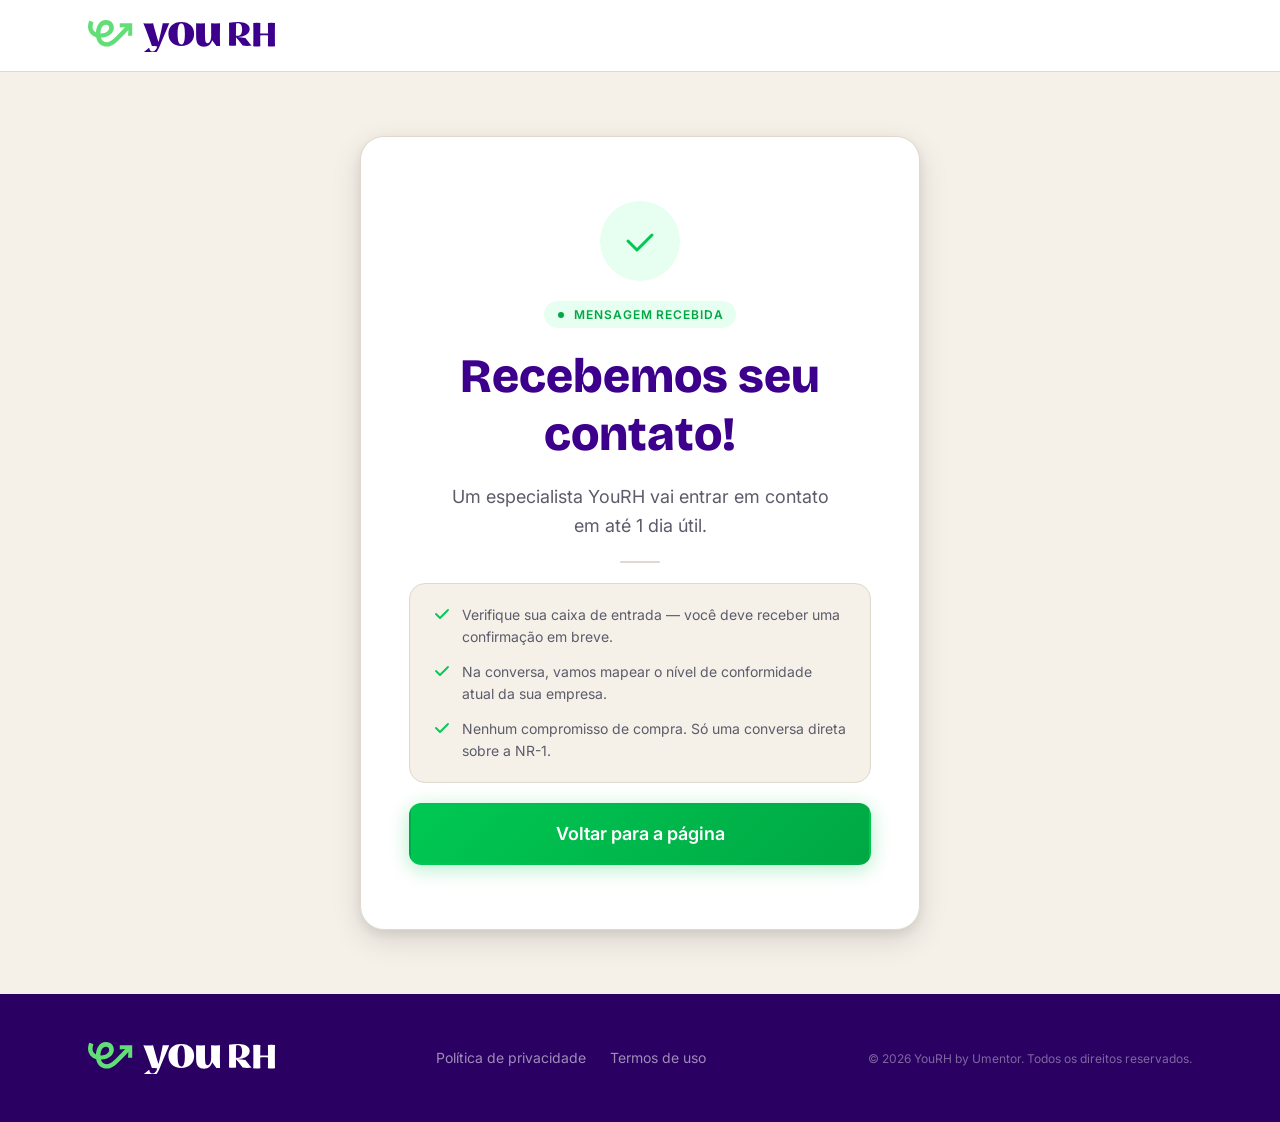
==== obrigado.html @ a7063ed9 "Add files via upload" ====
<!DOCTYPE html>
<html lang="pt-BR">
<head>
  <meta charset="UTF-8" />
  <meta name="viewport" content="width=device-width, initial-scale=1.0" />
  <meta name="robots" content="noindex, nofollow" />
  <title>Obrigado! | YouRH</title>

  <!-- Google Fonts -->
  <link rel="preconnect" href="https://fonts.googleapis.com" />
  <link rel="preconnect" href="https://fonts.gstatic.com" crossorigin />
  <link href="https://fonts.googleapis.com/css2?family=Bricolage+Grotesque:opsz,wght@12..96,400;12..96,500;12..96,600;12..96,700;12..96,800&family=Inter:wght@400;500;600;700;800&display=swap" rel="stylesheet" />

  <!-- Estilos -->
  <link rel="stylesheet" href="css/main.css" />

  <!-- Meta Pixel -->
  <script>
    !function(f,b,e,v,n,t,s)
    {if(f.fbq)return;n=f.fbq=function(){n.callMethod?
    n.callMethod.apply(n,arguments):n.queue.push(arguments)};
    if(!f._fbq)f._fbq=n;n.push=n;n.loaded=!0;n.version='2.0';
    n.queue=[];t=b.createElement(e);t.async=!0;
    t.src=v;s=b.getElementsByTagName(e)[0];
    s.parentNode.insertBefore(t,s)}(window, document,'script',
    'https://connect.facebook.net/en_US/fbevents.js');
    fbq('init', '1271719717083226');
    fbq('track', 'PageView');
    fbq('track', 'Lead');
  </script>
  <noscript>
    <img height="1" width="1" style="display:none"
      src="https://www.facebook.com/tr?id=1271719717083226&ev=Lead&noscript=1"/>
  </noscript>
  <!-- Fim Meta Pixel -->

  <style>
    .obrigado-page {
      min-height: 100vh;
      display: flex;
      flex-direction: column;
    }

    .obrigado-main {
      flex: 1;
      display: flex;
      align-items: center;
      justify-content: center;
      padding: var(--space-16) var(--space-5);
      background: var(--color-cream);
    }

    .obrigado-card {
      background: var(--color-white);
      border: 1px solid var(--color-border);
      border-radius: var(--radius-2xl);
      padding: var(--space-12) var(--space-8);
      max-width: 560px;
      width: 100%;
      text-align: center;
      box-shadow: var(--shadow-lg);
      display: flex;
      flex-direction: column;
      align-items: center;
      gap: var(--space-5);
    }

    @media (min-width: 768px) {
      .obrigado-card {
        padding: var(--space-16) var(--space-12);
      }
    }

    .obrigado-icon {
      width: 80px;
      height: 80px;
      background: var(--color-green-light);
      border-radius: var(--radius-full);
      display: flex;
      align-items: center;
      justify-content: center;
      color: var(--color-green);
      animation: fadeInUp 0.5s ease forwards;
    }

    .obrigado-badge {
      display: inline-flex;
      align-items: center;
      gap: var(--space-2);
      background: var(--color-green-light);
      color: var(--color-green-dark);
      font-size: var(--text-xs);
      font-weight: var(--weight-semibold);
      letter-spacing: 0.08em;
      text-transform: uppercase;
      padding: var(--space-1) var(--space-3);
      border-radius: var(--radius-full);
    }

    .obrigado-title {
      font-family: var(--font-headline);
      font-size: var(--text-3xl);
      font-weight: var(--weight-extrabold);
      color: var(--color-purple);
      line-height: var(--leading-tight);
    }

    @media (min-width: 768px) {
      .obrigado-title {
        font-size: var(--text-4xl);
      }
    }

    .obrigado-desc {
      font-size: var(--text-md);
      color: var(--color-text-muted);
      line-height: var(--leading-normal);
      max-width: 400px;
    }

    .obrigado-detail {
      display: flex;
      flex-direction: column;
      gap: var(--space-3);
      background: var(--color-cream);
      border: 1px solid var(--color-border);
      border-radius: var(--radius-xl);
      padding: var(--space-5) var(--space-6);
      width: 100%;
      text-align: left;
    }

    .obrigado-detail__item {
      display: flex;
      align-items: flex-start;
      gap: var(--space-3);
      font-size: var(--text-sm);
      color: var(--color-text-muted);
    }

    .obrigado-detail__item svg {
      color: var(--color-green);
      flex-shrink: 0;
      margin-top: 2px;
    }

    .obrigado-divider {
      width: 40px;
      height: 2px;
      background: var(--color-border);
      border-radius: var(--radius-full);
    }
  </style>
</head>
<body class="obrigado-page">

  <!-- HEADER -->
  <header class="site-header" role="banner" style="position: relative; top: 0;">
    <div class="container">
      <div class="header__inner">
        <a href="index.html" class="logo" aria-label="YouRH - voltar para a página principal">
          <img src="assets/logo-dark.svg" alt="YouRH" height="32" />
        </a>
      </div>
    </div>
  </header>

  <!-- CONTEÚDO PRINCIPAL -->
  <main class="obrigado-main" id="main-content">
    <div class="obrigado-card fade-in-up">

      <div class="obrigado-icon" aria-hidden="true">
        <svg width="40" height="40" viewBox="0 0 40 40" fill="none">
          <path d="M8 20l9 9 15-15" stroke="currentColor" stroke-width="3" stroke-linecap="round" stroke-linejoin="round"/>
        </svg>
      </div>

      <span class="obrigado-badge">
        <svg width="10" height="10" viewBox="0 0 10 10" fill="none" aria-hidden="true">
          <circle cx="5" cy="5" r="3" fill="currentColor"/>
        </svg>
        Mensagem recebida
      </span>

      <h1 class="obrigado-title">Recebemos seu contato!</h1>

      <p class="obrigado-desc">
        Um especialista YouRH vai entrar em contato em até 1 dia útil.
      </p>

      <div class="obrigado-divider" aria-hidden="true"></div>

      <div class="obrigado-detail" aria-label="Próximos passos">
        <div class="obrigado-detail__item">
          <svg width="16" height="16" viewBox="0 0 16 16" fill="none" aria-hidden="true">
            <path d="M2 8l4 4 8-8" stroke="currentColor" stroke-width="1.8" stroke-linecap="round" stroke-linejoin="round"/>
          </svg>
          Verifique sua caixa de entrada — você deve receber uma confirmação em breve.
        </div>
        <div class="obrigado-detail__item">
          <svg width="16" height="16" viewBox="0 0 16 16" fill="none" aria-hidden="true">
            <path d="M2 8l4 4 8-8" stroke="currentColor" stroke-width="1.8" stroke-linecap="round" stroke-linejoin="round"/>
          </svg>
          Na conversa, vamos mapear o nível de conformidade atual da sua empresa.
        </div>
        <div class="obrigado-detail__item">
          <svg width="16" height="16" viewBox="0 0 16 16" fill="none" aria-hidden="true">
            <path d="M2 8l4 4 8-8" stroke="currentColor" stroke-width="1.8" stroke-linecap="round" stroke-linejoin="round"/>
          </svg>
          Nenhum compromisso de compra. Só uma conversa direta sobre a NR-1.
        </div>
      </div>

      <a href="index.html" class="btn btn--primary btn--lg" style="width: 100%;">
        Voltar para a página
      </a>

    </div>
  </main>

  <!-- FOOTER -->
  <footer class="site-footer" role="contentinfo">
    <div class="container">
      <div class="footer__inner">
        <a href="index.html" class="logo footer__logo" aria-label="YouRH">
          <img src="assets/logo.svg" alt="YouRH" height="32" />
        </a>
        <nav class="footer__links" aria-label="Links do rodapé">
          <a href="https://yourh.com.br/politica-de-privacidade" target="_blank" rel="noopener" class="footer__link">Política de privacidade</a>
          <a href="#" class="footer__link">Termos de uso</a>
        </nav>
        <p class="footer__copy">&copy; 2026 YouRH by Umentor. Todos os direitos reservados.</p>
      </div>
    </div>
  </footer>

</body>
</html>
---- css/main.css ----
/* ============================================================
   YOURH — Main Stylesheet
   Mobile-first | Breakpoints: 768px, 1200px
   ============================================================ */

@import './reset.css';
@import './variables.css';
@import './animations.css';

/* ============================================================
   BASE
   ============================================================ */

body {
  font-family: var(--font-body);
  font-size: var(--text-base);
  font-weight: var(--weight-regular);
  color: var(--color-text);
  background-color: var(--color-cream);
  line-height: var(--leading-normal);
}

/* ── Container ───────────────────────────────────────────────── */

.container {
  width: 100%;
  max-width: var(--container-max);
  margin-inline: auto;
  padding-inline: var(--space-5);
}

.container--wide {
  max-width: var(--container-wide);
}

.container--narrow {
  max-width: var(--container-narrow);
}

@media (min-width: 768px) {
  .container {
    padding-inline: var(--space-8);
  }
}

@media (min-width: 1200px) {
  .container {
    padding-inline: var(--space-12);
  }
}

/* ── Tipografia base ─────────────────────────────────────────── */

h1, h2, h3, h4, h5, h6 {
  font-family: var(--font-headline);
  font-weight: var(--weight-bold);
  line-height: var(--leading-tight);
  color: var(--color-text);
}

.section-label {
  display: inline-block;
  font-family: var(--font-body);
  font-size: var(--text-xs);
  font-weight: var(--weight-semibold);
  letter-spacing: 0.12em;
  text-transform: uppercase;
  color: var(--color-green);
  background: var(--color-green-light);
  padding: var(--space-1) var(--space-3);
  border-radius: var(--radius-full);
  margin-bottom: var(--space-4);
}

.section-title {
  font-family: var(--font-headline);
  font-size: var(--text-2xl);
  font-weight: var(--weight-extrabold);
  line-height: var(--leading-tight);
  margin-bottom: var(--space-4);
}

.section-subtitle {
  font-size: var(--text-md);
  color: var(--color-text-muted);
  line-height: var(--leading-normal);
  max-width: 640px;
}

@media (min-width: 768px) {
  .section-title {
    font-size: var(--text-3xl);
  }
}

@media (min-width: 1200px) {
  .section-title {
    font-size: var(--text-4xl);
  }
}

/* ── Botões ──────────────────────────────────────────────────── */

.btn {
  display: inline-flex;
  align-items: center;
  justify-content: center;
  gap: var(--space-2);
  font-family: var(--font-body);
  font-size: var(--text-base);
  font-weight: var(--weight-semibold);
  line-height: 1;
  padding: var(--space-4) var(--space-6);
  border-radius: var(--radius-md);
  border: 2px solid transparent;
  transition: all var(--transition-normal);
  cursor: pointer;
  text-decoration: none;
  white-space: nowrap;
}

.btn--primary {
  background: var(--gradient-cta);
  color: var(--color-white);
  box-shadow: var(--shadow-green);
}

.btn--primary:hover {
  transform: translateY(-2px);
  box-shadow: 0 8px 28px rgba(0,200,83,0.40);
}

.btn--primary:active {
  transform: translateY(0);
}

.btn--outline {
  background: transparent;
  color: var(--color-white);
  border-color: rgba(255,255,255,0.40);
}

.btn--outline:hover {
  background: rgba(255,255,255,0.10);
  border-color: rgba(255,255,255,0.70);
}

.btn--ghost {
  background: transparent;
  color: var(--color-green);
  font-weight: var(--weight-semibold);
  padding-inline: 0;
  border: none;
  position: relative;
}

.btn--ghost::after {
  content: '';
  position: absolute;
  bottom: -2px;
  left: 0;
  width: 0;
  height: 2px;
  background: var(--color-green);
  transition: width var(--transition-normal);
}

.btn--ghost:hover::after {
  width: 100%;
}

.btn--lg {
  font-size: var(--text-md);
  padding: var(--space-5) var(--space-8);
  border-radius: var(--radius-lg);
}

.btn--full {
  width: 100%;
}

/* ── Seções ──────────────────────────────────────────────────── */

section {
  padding-block: var(--space-16);
}

@media (min-width: 768px) {
  section {
    padding-block: var(--space-20);
  }
}

@media (min-width: 1200px) {
  section {
    padding-block: var(--space-24);
  }
}

/* ============================================================
   URGENCY BAR
   ============================================================ */

.urgency-bar {
  position: fixed;
  top: 0;
  left: 0;
  right: 0;
  z-index: 1000;
  background: var(--color-purple);
  color: var(--color-white);
  height: var(--urgency-height);
  display: flex;
  align-items: center;
  transition: transform var(--transition-normal);
}

.urgency-bar.is-hidden {
  transform: translateY(-100%);
}

.urgency-bar__inner {
  display: flex;
  align-items: center;
  justify-content: center;
  gap: var(--space-4);
  flex-wrap: wrap;
  text-align: center;
  padding-block: var(--space-2);
}

.urgency-bar__text {
  font-size: var(--text-sm);
  font-weight: var(--weight-medium);
  line-height: 1.4;
}

@media (min-width: 768px) {
  .urgency-bar__text {
    font-size: var(--text-base);
  }
}

.urgency-bar__countdown {
  display: flex;
  align-items: center;
  gap: var(--space-2);
  flex-shrink: 0;
}

.countdown-unit {
  display: flex;
  flex-direction: column;
  align-items: center;
  background: rgba(255,255,255,0.15);
  border-radius: var(--radius-sm);
  padding: 2px var(--space-2);
  min-width: 36px;
}

.countdown-unit__value {
  font-family: var(--font-headline);
  font-size: var(--text-md);
  font-weight: var(--weight-bold);
  line-height: 1.2;
}

.countdown-unit__label {
  font-size: 9px;
  text-transform: uppercase;
  letter-spacing: 0.05em;
  opacity: 0.75;
}

.countdown-separator {
  font-weight: var(--weight-bold);
  opacity: 0.6;
  margin-bottom: 4px;
}

/* ============================================================
   HEADER / NAV
   ============================================================ */

.site-header {
  position: sticky;
  top: var(--urgency-height);
  z-index: 900;
  background: var(--color-white);
  border-bottom: 1px solid var(--color-border);
  height: var(--header-height);
  display: flex;
  align-items: center;
  transition: transform var(--transition-normal), box-shadow var(--transition-normal);
}

.site-header.is-hidden {
  transform: translateY(calc(-1 * var(--urgency-height)));
}

.site-header.is-scrolled {
  box-shadow: var(--shadow-md);
}

.header__inner {
  display: flex;
  align-items: center;
  justify-content: space-between;
  gap: var(--space-6);
  width: 100%;
}

/* ── Logo ────────────────────────────────────────────────────── */

.logo {
  display: flex;
  align-items: center;
  gap: var(--space-2);
  text-decoration: none;
  flex-shrink: 0;
}

.logo__mark {
  width: 36px;
  height: 36px;
  background: var(--gradient-cta);
  border-radius: var(--radius-md);
  display: flex;
  align-items: center;
  justify-content: center;
}

.logo__wordmark {
  font-family: var(--font-headline);
  font-size: var(--text-xl);
  font-weight: var(--weight-extrabold);
  color: var(--color-purple);
  letter-spacing: -0.02em;
}

.logo__wordmark span {
  color: var(--color-green);
}

/* ── Nav ─────────────────────────────────────────────────────── */

.nav {
  display: none;
  align-items: center;
  gap: var(--space-6);
}

@media (min-width: 768px) {
  .nav {
    display: flex;
  }
}

.nav__link {
  font-size: var(--text-sm);
  font-weight: var(--weight-medium);
  color: var(--color-text-muted);
  transition: color var(--transition-fast);
}

.nav__link:hover {
  color: var(--color-purple);
}

.header__cta {
  flex-shrink: 0;
}

/* ============================================================
   HERO
   ============================================================ */

.hero {
  position: relative;
  background: var(--gradient-hero);
  overflow: hidden;
  padding-top: calc(var(--space-20) + var(--urgency-height) + var(--header-height));
  padding-bottom: var(--space-20);
}

/* Background texture/geometric */
.hero::before {
  content: '';
  position: absolute;
  inset: 0;
  background-image:
    radial-gradient(circle at 20% 80%, rgba(0,200,83,0.12) 0%, transparent 50%),
    radial-gradient(circle at 80% 20%, rgba(255,255,255,0.05) 0%, transparent 50%);
  pointer-events: none;
}

.hero__geo {
  position: absolute;
  right: -120px;
  top: 50%;
  transform: translateY(-50%);
  width: 600px;
  height: 600px;
  opacity: 0.06;
  pointer-events: none;
}

@media (min-width: 1200px) {
  .hero__geo {
    opacity: 0.09;
    right: -60px;
  }
}

.hero__inner {
  position: relative;
  z-index: 1;
  max-width: 760px;
}

.hero__badge {
  display: inline-flex;
  align-items: center;
  gap: var(--space-2);
  background: rgba(0,200,83,0.18);
  border: 1px solid rgba(0,200,83,0.35);
  color: #7AFFA8;
  font-size: var(--text-sm);
  font-weight: var(--weight-semibold);
  padding: var(--space-2) var(--space-4);
  border-radius: var(--radius-full);
  margin-bottom: var(--space-6);
  letter-spacing: 0.04em;
}

.hero__title {
  font-family: var(--font-headline);
  font-size: var(--text-3xl);
  font-weight: var(--weight-extrabold);
  color: var(--color-white);
  line-height: var(--leading-tight);
  margin-bottom: var(--space-6);
}

.hero__title mark {
  background: none;
  color: var(--color-green);
}

@media (min-width: 768px) {
  .hero__title {
    font-size: var(--text-4xl);
  }
}

@media (min-width: 1200px) {
  .hero__title {
    font-size: var(--text-5xl);
  }
}

.hero__sub {
  font-size: var(--text-md);
  color: rgba(255,255,255,0.78);
  line-height: var(--leading-loose);
  margin-bottom: var(--space-8);
  max-width: 620px;
}

@media (min-width: 768px) {
  .hero__sub {
    font-size: var(--text-lg);
  }
}

.hero__actions {
  display: flex;
  flex-wrap: wrap;
  gap: var(--space-4);
  align-items: center;
}

.hero__trust {
  display: flex;
  flex-wrap: wrap;
  align-items: center;
  gap: var(--space-6);
  margin-top: var(--space-12);
  padding-top: var(--space-8);
  border-top: 1px solid rgba(255,255,255,0.12);
}

.hero__trust-item {
  display: flex;
  align-items: center;
  gap: var(--space-2);
  color: rgba(255,255,255,0.65);
  font-size: var(--text-sm);
}

.hero__trust-item svg {
  color: var(--color-green);
  flex-shrink: 0;
}

/* ============================================================
   SECTION: PROBLEMA — "5 erros"
   ============================================================ */

.section-problems {
  background: var(--color-white);
}

.section-header {
  margin-bottom: var(--space-12);
}

.section-header--center {
  text-align: center;
}

.section-header--center .section-subtitle {
  margin-inline: auto;
}

.problems-grid {
  display: grid;
  grid-template-columns: 1fr;
  gap: var(--space-5);
}

@media (min-width: 768px) {
  .problems-grid {
    grid-template-columns: repeat(2, 1fr);
  }
}

@media (min-width: 1200px) {
  .problems-grid {
    grid-template-columns: repeat(6, 1fr);
  }

  .problem-card {
    grid-column: span 2;
  }

  /* Últimos 2 cards centralizados na segunda linha */
  .problem-card:nth-child(4) {
    grid-column: 2 / span 2;
  }

  .problem-card:nth-child(5) {
    grid-column: 4 / span 2;
  }
}

.problem-card {
  display: flex;
  flex-direction: column;
  gap: var(--space-4);
  background: var(--color-cream);
  border: 1px solid var(--color-border);
  border-radius: var(--radius-xl);
  padding: var(--space-6);
  transition: all var(--transition-normal);
  position: relative;
  overflow: hidden;
}

.problem-card::before {
  content: '';
  position: absolute;
  top: 0;
  left: 0;
  right: 0;
  height: 3px;
  background: var(--color-purple);
  transform: scaleX(0);
  transform-origin: left;
  transition: transform var(--transition-normal);
}

.problem-card:hover {
  border-color: var(--color-purple-light);
  transform: translateY(-4px);
  box-shadow: var(--shadow-lg);
}

.problem-card:hover::before {
  transform: scaleX(1);
}

.problem-card__icon {
  width: 48px;
  height: 48px;
  background: var(--color-purple-light);
  border-radius: var(--radius-lg);
  display: flex;
  align-items: center;
  justify-content: center;
  color: var(--color-purple);
  flex-shrink: 0;
}

.problem-card__number {
  font-family: var(--font-headline);
  font-size: var(--text-xs);
  font-weight: var(--weight-bold);
  letter-spacing: 0.10em;
  text-transform: uppercase;
  color: var(--color-text-muted);
}

.problem-card__title {
  font-family: var(--font-headline);
  font-size: var(--text-lg);
  font-weight: var(--weight-bold);
  color: var(--color-text);
  line-height: var(--leading-snug);
}

.problem-card__desc {
  font-size: var(--text-sm);
  color: var(--color-text-muted);
  line-height: var(--leading-normal);
}

/* ============================================================
   SECTION: CUSTO — "O que está em jogo"
   ============================================================ */

.section-cost {
  background: var(--color-purple);
  overflow: hidden;
  position: relative;
}

.section-cost::before {
  content: '';
  position: absolute;
  inset: 0;
  background-image:
    radial-gradient(circle at 10% 90%, rgba(0,200,83,0.10) 0%, transparent 50%),
    radial-gradient(circle at 90% 10%, rgba(255,255,255,0.03) 0%, transparent 50%);
  pointer-events: none;
}

.section-cost .section-label {
  background: rgba(0,200,83,0.20);
  color: #7AFFA8;
}

.section-cost .section-title,
.section-cost .section-subtitle {
  color: var(--color-white);
}

.section-cost .section-subtitle {
  color: rgba(255,255,255,0.70);
}

.cost-grid {
  display: grid;
  grid-template-columns: 1fr;
  gap: var(--space-1);
  margin-top: var(--space-12);
}

@media (min-width: 768px) {
  .cost-grid {
    grid-template-columns: repeat(2, 1fr);
  }
}

.cost-item {
  background: rgba(255,255,255,0.06);
  border: 1px solid rgba(255,255,255,0.10);
  border-radius: var(--radius-xl);
  padding: var(--space-8);
  display: flex;
  flex-direction: column;
  gap: var(--space-3);
  transition: background var(--transition-normal);
}

.cost-item:hover {
  background: rgba(255,255,255,0.10);
}

.cost-item__icon {
  width: 44px;
  height: 44px;
  background: rgba(0,200,83,0.20);
  border-radius: var(--radius-md);
  display: flex;
  align-items: center;
  justify-content: center;
  color: var(--color-green);
}

.cost-item__label {
  font-size: var(--text-xs);
  font-weight: var(--weight-semibold);
  letter-spacing: 0.10em;
  text-transform: uppercase;
  color: var(--color-green);
}

.cost-item__value {
  font-family: var(--font-headline);
  font-size: var(--text-2xl);
  font-weight: var(--weight-extrabold);
  color: var(--color-white);
  line-height: 1.1;
}

@media (min-width: 768px) {
  .cost-item__value {
    font-size: var(--text-3xl);
  }
}

.cost-item__desc {
  font-size: var(--text-sm);
  color: rgba(255,255,255,0.65);
  line-height: var(--leading-normal);
}

/* ============================================================
   SECTION: SOLUÇÃO — Três pilares
   ============================================================ */

.section-solution {
  background: var(--color-cream);
}

.solution-grid {
  display: grid;
  grid-template-columns: 1fr;
  gap: var(--space-6);
  margin-top: var(--space-12);
}

@media (min-width: 768px) {
  .solution-grid {
    grid-template-columns: repeat(3, 1fr);
  }
}

.solution-card {
  background: var(--color-white);
  border: 1px solid var(--color-border);
  border-radius: var(--radius-2xl);
  padding: var(--space-8);
  display: flex;
  flex-direction: column;
  gap: var(--space-4);
  transition: all var(--transition-normal);
  position: relative;
  overflow: hidden;
}

.solution-card::after {
  content: '';
  position: absolute;
  bottom: 0;
  left: 0;
  right: 0;
  height: 4px;
  background: var(--gradient-cta);
  transform: scaleX(0);
  transform-origin: left;
  transition: transform var(--transition-slow);
}

.solution-card:hover {
  transform: translateY(-6px);
  box-shadow: var(--shadow-xl);
  border-color: transparent;
}

.solution-card:hover::after {
  transform: scaleX(1);
}

.solution-card__product {
  display: inline-flex;
  align-items: center;
  gap: var(--space-2);
  background: var(--color-green-light);
  color: var(--color-green-dark);
  font-size: var(--text-xs);
  font-weight: var(--weight-bold);
  letter-spacing: 0.08em;
  text-transform: uppercase;
  padding: var(--space-1) var(--space-3);
  border-radius: var(--radius-full);
  align-self: flex-start;
}

.solution-card__icon {
  width: 56px;
  height: 56px;
  background: var(--color-purple);
  border-radius: var(--radius-xl);
  display: flex;
  align-items: center;
  justify-content: center;
  color: var(--color-white);
}

.solution-card__title {
  font-family: var(--font-headline);
  font-size: var(--text-xl);
  font-weight: var(--weight-bold);
  color: var(--color-text);
  line-height: var(--leading-snug);
}

.solution-card__desc {
  font-size: var(--text-sm);
  color: var(--color-text-muted);
  line-height: var(--leading-normal);
  flex: 1;
}

.solution-card__features {
  display: flex;
  flex-direction: column;
  gap: var(--space-2);
  margin-top: var(--space-2);
}

.solution-card__feature {
  display: flex;
  align-items: flex-start;
  gap: var(--space-2);
  font-size: var(--text-sm);
  color: var(--color-text-muted);
}

.solution-card__feature svg {
  color: var(--color-green);
  flex-shrink: 0;
  margin-top: 2px;
}

/* ============================================================
   SECTION: PROVA SOCIAL / CREDENCIAIS
   ============================================================ */

.section-proof {
  background: var(--color-white);
}

.proof-grid {
  display: grid;
  grid-template-columns: 1fr 1fr;
  gap: var(--space-1);
  margin-top: var(--space-12);
}

@media (min-width: 768px) {
  .proof-grid {
    grid-template-columns: repeat(4, 1fr);
  }
}

.proof-item {
  background: var(--color-cream);
  border: 1px solid var(--color-border);
  border-radius: var(--radius-xl);
  padding: var(--space-6) var(--space-5);
  display: flex;
  flex-direction: column;
  align-items: center;
  text-align: center;
  gap: var(--space-3);
  transition: all var(--transition-normal);
}

.proof-item:hover {
  border-color: var(--color-green);
  box-shadow: var(--shadow-green);
  transform: translateY(-3px);
}

.proof-item__number {
  font-family: var(--font-headline);
  font-size: var(--text-4xl);
  font-weight: var(--weight-extrabold);
  color: var(--color-purple);
  line-height: 1;
}

@media (min-width: 768px) {
  .proof-item__number {
    font-size: var(--text-5xl);
  }
}

.proof-item__suffix {
  font-size: var(--text-xl);
  color: var(--color-green);
}

.proof-item__label {
  font-size: var(--text-sm);
  font-weight: var(--weight-medium);
  color: var(--color-text-muted);
  line-height: var(--leading-snug);
}

.proof-banner {
  background: var(--color-purple);
  border-radius: var(--radius-xl);
  padding: var(--space-8);
  margin-top: var(--space-8);
  display: flex;
  flex-direction: column;
  gap: var(--space-4);
  position: relative;
  overflow: hidden;
}

@media (min-width: 768px) {
  .proof-banner {
    flex-direction: row;
    align-items: center;
    justify-content: space-between;
  }
}

.proof-banner__text {
  color: rgba(255,255,255,0.80);
  font-size: var(--text-sm);
  max-width: 640px;
}

.proof-banner__text strong {
  color: var(--color-white);
  font-weight: var(--weight-semibold);
}

/* ============================================================
   SECTION: CHECKLIST
   ============================================================ */

.section-checklist {
  background: var(--color-cream);
}

.checklist-wrapper {
  background: var(--color-white);
  border: 1px solid var(--color-border);
  border-radius: var(--radius-2xl);
  padding: var(--space-8);
  max-width: 860px;
  margin-inline: auto;
  margin-top: var(--space-12);
  box-shadow: var(--shadow-md);
}

@media (min-width: 768px) {
  .checklist-wrapper {
    padding: var(--space-12);
  }
}

.checklist-group {
  margin-bottom: var(--space-8);
}

.checklist-group:last-of-type {
  margin-bottom: 0;
}

.checklist-group__title {
  font-family: var(--font-headline);
  font-size: var(--text-base);
  font-weight: var(--weight-bold);
  color: var(--color-purple);
  text-transform: uppercase;
  letter-spacing: 0.06em;
  margin-bottom: var(--space-4);
  padding-bottom: var(--space-3);
  border-bottom: 2px solid var(--color-purple-light);
}

.checklist-item {
  display: flex;
  align-items: flex-start;
  gap: var(--space-3);
  padding: var(--space-3) var(--space-2);
  border-radius: var(--radius-md);
  cursor: pointer;
  transition: background var(--transition-fast);
  user-select: none;
}

.checklist-item:hover {
  background: var(--color-cream);
}

.checklist-item input[type="checkbox"] {
  display: none;
}

.checklist-item__box {
  width: 22px;
  height: 22px;
  border: 2px solid var(--color-border);
  border-radius: var(--radius-sm);
  flex-shrink: 0;
  display: flex;
  align-items: center;
  justify-content: center;
  transition: all var(--transition-fast);
  margin-top: 2px;
  background: var(--color-white);
}

.checklist-item input[type="checkbox"]:checked ~ .checklist-item__box {
  background: var(--color-green);
  border-color: var(--color-green);
}

.checklist-item input[type="checkbox"]:checked ~ .checklist-item__box svg {
  display: block;
}

.checklist-item__box svg {
  display: none;
  color: var(--color-white);
}

.checklist-item__text {
  font-size: var(--text-sm);
  color: var(--color-text);
  line-height: var(--leading-normal);
  flex: 1;
}

@media (min-width: 768px) {
  .checklist-item__text {
    font-size: var(--text-base);
  }
}

.checklist-item.is-checked .checklist-item__text {
  text-decoration: line-through;
  color: var(--color-text-muted);
}

/* ── Barra de progresso ─────────────────────────────────────── */

.checklist-progress {
  margin-top: var(--space-8);
  padding-top: var(--space-8);
  border-top: 1px solid var(--color-border);
}

.checklist-progress__header {
  display: flex;
  justify-content: space-between;
  align-items: center;
  margin-bottom: var(--space-3);
}

.checklist-progress__label {
  font-size: var(--text-sm);
  color: var(--color-text-muted);
  font-weight: var(--weight-medium);
}

.checklist-progress__count {
  font-family: var(--font-headline);
  font-size: var(--text-lg);
  font-weight: var(--weight-bold);
  color: var(--color-purple);
}

.checklist-progress__bar {
  height: 8px;
  background: var(--color-border);
  border-radius: var(--radius-full);
  overflow: hidden;
}

.checklist-progress__fill {
  height: 100%;
  background: var(--gradient-cta);
  border-radius: var(--radius-full);
  transition: width var(--transition-slow);
  width: 0%;
}

/* ── Resultado ───────────────────────────────────────────────── */

.checklist-result {
  margin-top: var(--space-6);
  padding: var(--space-6);
  border-radius: var(--radius-xl);
  display: none;
  flex-direction: column;
  gap: var(--space-4);
  animation: fadeInUp 0.4s ease forwards;
}

.checklist-result.is-visible {
  display: flex;
}

.checklist-result--danger {
  background: #FFF3F3;
  border: 1px solid #FFCDD2;
}

.checklist-result--warning {
  background: #FFFBF0;
  border: 1px solid #FFE082;
}

.checklist-result--ok {
  background: var(--color-green-light);
  border: 1px solid rgba(0,200,83,0.30);
}

.checklist-result__title {
  font-family: var(--font-headline);
  font-size: var(--text-lg);
  font-weight: var(--weight-bold);
}

.checklist-result--danger .checklist-result__title { color: var(--color-error); }
.checklist-result--warning .checklist-result__title { color: #E65100; }
.checklist-result--ok .checklist-result__title { color: var(--color-green-dark); }

.checklist-result__desc {
  font-size: var(--text-sm);
  color: var(--color-text-muted);
}

/* ============================================================
   SECTION: FORMULÁRIO
   ============================================================ */

.section-form {
  background: var(--color-white);
}

.form-layout {
  display: grid;
  grid-template-columns: 1fr;
  gap: var(--space-12);
  align-items: start;
}

@media (min-width: 1200px) {
  .form-layout {
    grid-template-columns: 1fr 1fr;
    gap: var(--space-20);
    align-items: center;
  }
}

.form-aside {
  display: flex;
  flex-direction: column;
  gap: var(--space-6);
}

.form-aside__title {
  font-family: var(--font-headline);
  font-size: var(--text-3xl);
  font-weight: var(--weight-extrabold);
  color: var(--color-purple);
  line-height: var(--leading-tight);
}

@media (min-width: 768px) {
  .form-aside__title {
    font-size: var(--text-4xl);
  }
}

.form-aside__subtitle {
  font-size: var(--text-md);
  color: var(--color-text-muted);
  line-height: var(--leading-normal);
}

.form-aside__benefits {
  display: flex;
  flex-direction: column;
  gap: var(--space-3);
}

.form-aside__benefit {
  display: flex;
  align-items: flex-start;
  gap: var(--space-3);
  font-size: var(--text-sm);
  color: var(--color-text-muted);
  line-height: var(--leading-normal);
}

.form-aside__benefit-icon {
  width: 24px;
  height: 24px;
  background: var(--color-green-light);
  border-radius: var(--radius-full);
  display: flex;
  align-items: center;
  justify-content: center;
  color: var(--color-green);
  flex-shrink: 0;
}

/* ── Formulário ─────────────────────────────────────────────── */

.conversion-form {
  background: var(--color-cream);
  border: 1px solid var(--color-border);
  border-radius: var(--radius-2xl);
  padding: var(--space-8);
  box-shadow: var(--shadow-lg);
}

@media (min-width: 768px) {
  .conversion-form {
    padding: var(--space-10);
  }
}

.form-group {
  display: flex;
  flex-direction: column;
  gap: var(--space-2);
  margin-bottom: var(--space-5);
}

.form-label {
  font-size: var(--text-sm);
  font-weight: var(--weight-semibold);
  color: var(--color-text);
}

.form-input {
  width: 100%;
  padding: var(--space-4);
  background: var(--color-white);
  border: 1.5px solid var(--color-border);
  border-radius: var(--radius-md);
  font-size: var(--text-base);
  color: var(--color-text);
  transition: border-color var(--transition-fast), box-shadow var(--transition-fast);
  appearance: none;
}

.form-input::placeholder {
  color: rgba(92,92,107,0.60);
}

.form-input:focus {
  outline: none;
  border-color: var(--color-purple);
  box-shadow: 0 0 0 3px var(--color-purple-light);
}

.form-input.is-error {
  border-color: var(--color-error);
  box-shadow: 0 0 0 3px rgba(211,47,47,0.12);
  animation: shake 0.5s ease;
}

.form-input.is-valid {
  border-color: var(--color-green);
}

.form-error {
  font-size: var(--text-xs);
  color: var(--color-error);
  display: none;
}

.form-group.has-error .form-error {
  display: block;
}

.form-submit-btn {
  width: 100%;
  padding: var(--space-5) var(--space-6);
  background: var(--gradient-cta);
  color: var(--color-white);
  font-family: var(--font-body);
  font-size: var(--text-md);
  font-weight: var(--weight-bold);
  border: none;
  border-radius: var(--radius-lg);
  cursor: pointer;
  transition: all var(--transition-normal);
  box-shadow: var(--shadow-green);
  display: flex;
  align-items: center;
  justify-content: center;
  gap: var(--space-2);
  position: relative;
  overflow: hidden;
}

.form-submit-btn:hover {
  transform: translateY(-2px);
  box-shadow: 0 8px 28px rgba(0,200,83,0.45);
}

.form-submit-btn:disabled {
  opacity: 0.75;
  cursor: not-allowed;
  transform: none;
}

.form-note {
  text-align: center;
  font-size: var(--text-xs);
  color: var(--color-text-muted);
  margin-top: var(--space-3);
  display: flex;
  align-items: center;
  justify-content: center;
  gap: var(--space-1);
}

/* ── Select customizado ─────────────────────────────────────── */

.form-select {
  cursor: pointer;
  background-image: url("data:image/svg+xml,%3Csvg xmlns='http://www.w3.org/2000/svg' width='16' height='16' viewBox='0 0 16 16' fill='none'%3E%3Cpath d='M4 6l4 4 4-4' stroke='%235C5C6B' stroke-width='1.5' stroke-linecap='round' stroke-linejoin='round'/%3E%3C/svg%3E");
  background-repeat: no-repeat;
  background-position: right var(--space-4) center;
  padding-right: var(--space-10);
  appearance: none;
  -webkit-appearance: none;
}

.form-select option[disabled] {
  color: rgba(92,92,107,0.60);
}

/* ── Checkbox LGPD ──────────────────────────────────────────── */

.form-group--checkbox {
  margin-bottom: var(--space-5);
}

.form-checkbox-label {
  display: flex;
  align-items: flex-start;
  gap: var(--space-3);
  cursor: pointer;
  user-select: none;
}

.form-checkbox-label input[type="checkbox"] {
  display: none;
}

.form-checkbox-box {
  width: 20px;
  height: 20px;
  min-width: 20px;
  border: 2px solid var(--color-border);
  border-radius: var(--radius-sm);
  background: var(--color-white);
  display: flex;
  align-items: center;
  justify-content: center;
  margin-top: 2px;
  transition: all var(--transition-fast);
}

.form-checkbox-box svg {
  display: none;
  color: var(--color-white);
}

.form-checkbox-label input[type="checkbox"]:checked ~ .form-checkbox-box {
  background: var(--color-green);
  border-color: var(--color-green);
}

.form-checkbox-label input[type="checkbox"]:checked ~ .form-checkbox-box svg {
  display: block;
}

.form-checkbox-text {
  font-size: var(--text-sm);
  color: var(--color-text-muted);
  line-height: var(--leading-normal);
}

.form-checkbox-text a {
  color: var(--color-purple);
  text-decoration: underline;
  text-underline-offset: 2px;
  transition: color var(--transition-fast);
}

.form-checkbox-text a:hover {
  color: var(--color-green-dark);
}

.form-group--checkbox.has-error .form-checkbox-box {
  border-color: var(--color-error);
}

/* ── Mensagem de erro de envio ───────────────────────────────── */

.form-send-error {
  display: none;
  text-align: center;
  font-size: var(--text-sm);
  color: var(--color-error);
  background: #FFF3F3;
  border: 1px solid #FFCDD2;
  border-radius: var(--radius-md);
  padding: var(--space-3) var(--space-4);
  margin-top: var(--space-3);
}

/* ── Estado de sucesso ──────────────────────────────────────── */

.form-success {
  display: none;
  flex-direction: column;
  align-items: center;
  text-align: center;
  gap: var(--space-4);
  padding: var(--space-10);
  animation: fadeInUp 0.5s ease forwards;
}

.form-success.is-visible {
  display: flex;
}

.form-success__icon {
  width: 72px;
  height: 72px;
  background: var(--color-green-light);
  border-radius: var(--radius-full);
  display: flex;
  align-items: center;
  justify-content: center;
  color: var(--color-green);
}

.form-success__title {
  font-family: var(--font-headline);
  font-size: var(--text-2xl);
  font-weight: var(--weight-bold);
  color: var(--color-purple);
}

.form-success__desc {
  font-size: var(--text-base);
  color: var(--color-text-muted);
  max-width: 360px;
}

/* ============================================================
   SECTION: FAQ
   ============================================================ */

.section-faq {
  background: var(--color-cream);
}

.faq-list {
  max-width: 800px;
  margin-inline: auto;
  margin-top: var(--space-12);
  display: flex;
  flex-direction: column;
  gap: var(--space-3);
}

.faq-item {
  background: var(--color-white);
  border: 1px solid var(--color-border);
  border-radius: var(--radius-xl);
  overflow: hidden;
  transition: border-color var(--transition-normal);
}

.faq-item.is-open {
  border-color: var(--color-purple-light);
}

.faq-question {
  width: 100%;
  display: flex;
  align-items: center;
  justify-content: space-between;
  gap: var(--space-4);
  padding: var(--space-5) var(--space-6);
  text-align: left;
  background: none;
  border: none;
  cursor: pointer;
  transition: background var(--transition-fast);
}

.faq-question:hover {
  background: var(--color-cream);
}

.faq-question__text {
  font-family: var(--font-headline);
  font-size: var(--text-base);
  font-weight: var(--weight-semibold);
  color: var(--color-text);
  line-height: var(--leading-snug);
}

@media (min-width: 768px) {
  .faq-question__text {
    font-size: var(--text-md);
  }
}

.faq-question__icon {
  width: 28px;
  height: 28px;
  background: var(--color-purple-light);
  border-radius: var(--radius-full);
  display: flex;
  align-items: center;
  justify-content: center;
  color: var(--color-purple);
  flex-shrink: 0;
  transition: transform var(--transition-normal), background var(--transition-normal);
}

.faq-item.is-open .faq-question__icon {
  transform: rotate(45deg);
  background: var(--color-purple);
  color: var(--color-white);
}

.faq-answer {
  max-height: 0;
  overflow: hidden;
  transition: max-height 0.35s ease, padding 0.35s ease;
}

.faq-item.is-open .faq-answer {
  max-height: 500px;
}

.faq-answer__inner {
  padding: 0 var(--space-6) var(--space-5);
  font-size: var(--text-sm);
  color: var(--color-text-muted);
  line-height: var(--leading-loose);
  border-top: 1px solid var(--color-border);
  padding-top: var(--space-4);
}

@media (min-width: 768px) {
  .faq-answer__inner {
    font-size: var(--text-base);
  }
}

/* ============================================================
   FOOTER
   ============================================================ */

.site-footer {
  background: var(--color-purple-dark);
  color: rgba(255,255,255,0.65);
  padding-block: var(--space-12);
}

.footer__inner {
  display: flex;
  flex-direction: column;
  align-items: center;
  gap: var(--space-6);
  text-align: center;
}

@media (min-width: 768px) {
  .footer__inner {
    flex-direction: row;
    justify-content: space-between;
    text-align: left;
  }
}

.footer__logo .logo__wordmark {
  color: var(--color-white);
}

.footer__links {
  display: flex;
  gap: var(--space-6);
  flex-wrap: wrap;
  justify-content: center;
}

.footer__link {
  font-size: var(--text-sm);
  color: rgba(255,255,255,0.55);
  transition: color var(--transition-fast);
}

.footer__link:hover {
  color: var(--color-green);
}

.footer__copy {
  font-size: var(--text-xs);
  color: rgba(255,255,255,0.40);
}

/* ============================================================
   UTILITÁRIOS
   ============================================================ */

.visually-hidden {
  position: absolute;
  width: 1px;
  height: 1px;
  overflow: hidden;
  clip: rect(0,0,0,0);
  white-space: nowrap;
}

.text-center { text-align: center; }
.text-left   { text-align: left; }

.mt-auto { margin-top: auto; }

/* Scroll padding para sticky headers */
:target {
  scroll-margin-top: calc(var(--urgency-height) + var(--header-height) + 24px);
}
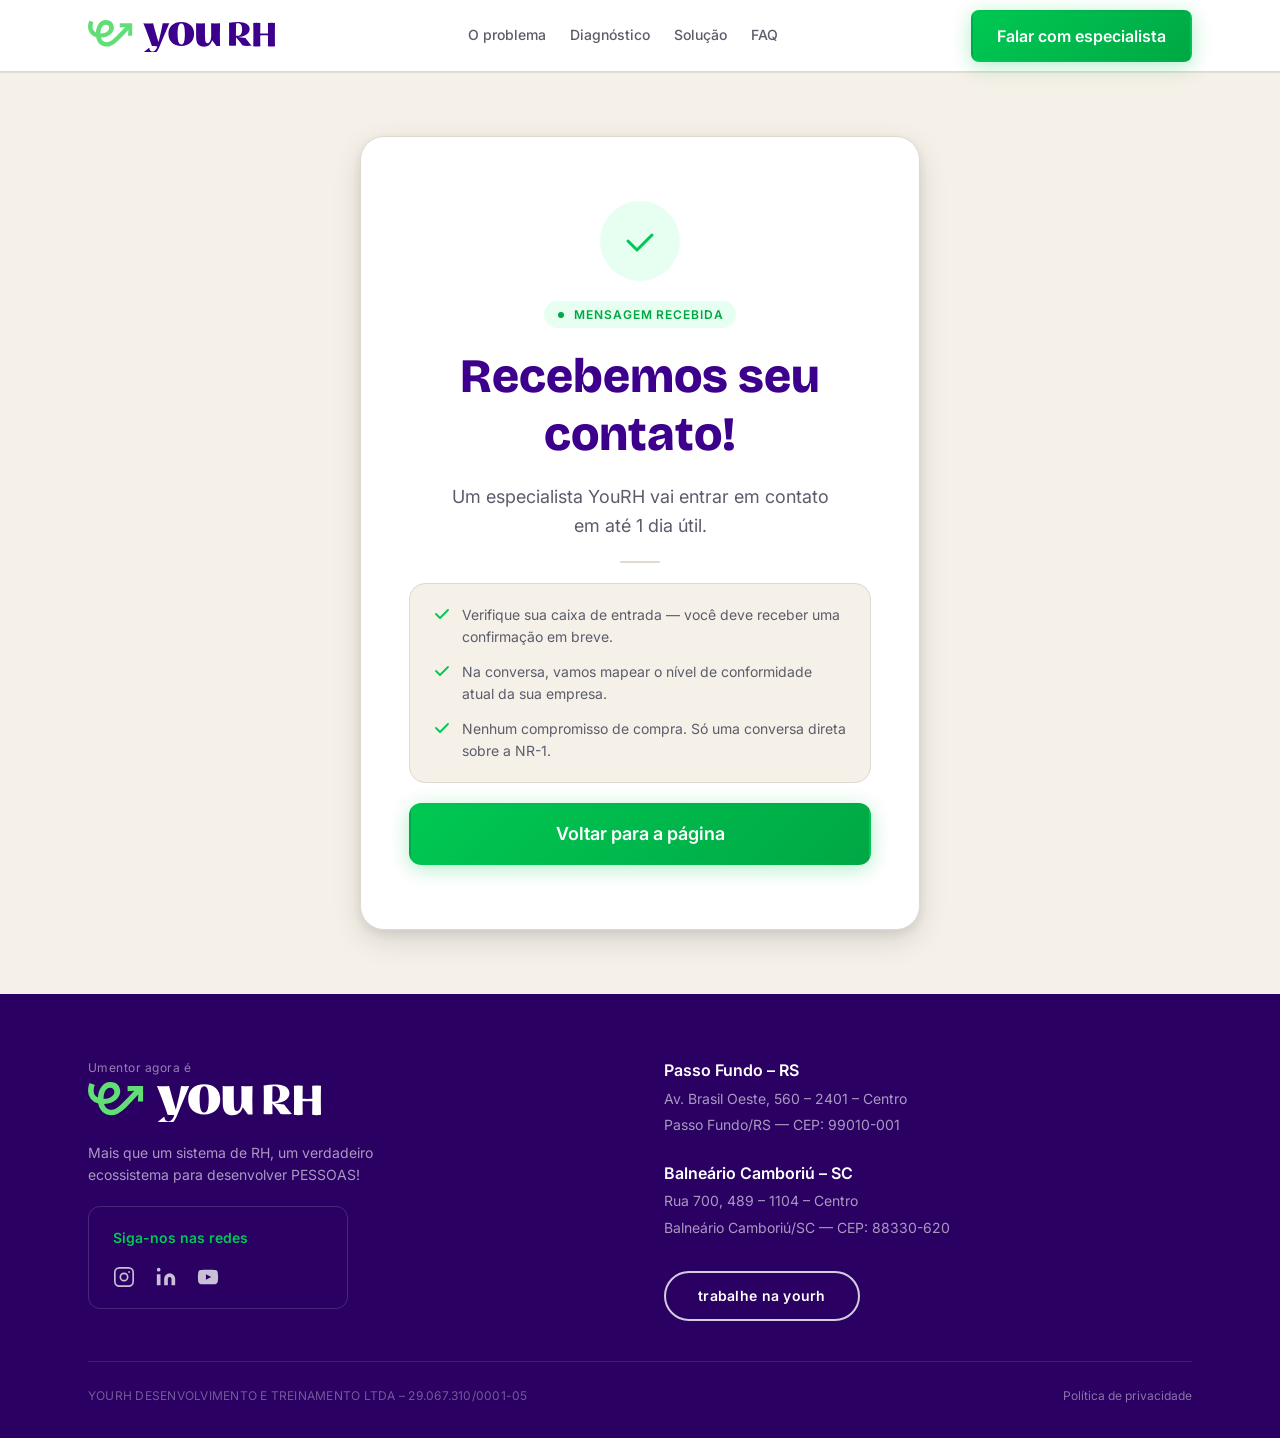
==== commit 4fe1d94a: "Add files via upload" ====
--- a/obrigado.html
+++ b/obrigado.html
@@ -6,6 +6,10 @@
   <meta name="robots" content="noindex, nofollow" />
   <title>Obrigado! | YouRH</title>
 
+  <!-- Favicon -->
+  <link rel="icon" type="image/svg+xml" href="assets/favicon_yourh.svg" />
+  <link rel="shortcut icon" href="assets/favicon_yourh.svg" />
+
   <!-- Google Fonts -->
   <link rel="preconnect" href="https://fonts.googleapis.com" />
   <link rel="preconnect" href="https://fonts.gstatic.com" crossorigin />
@@ -13,6 +17,24 @@
 
   <!-- Estilos -->
   <link rel="stylesheet" href="css/main.css" />
+
+  <!-- Google Tag Manager -->
+  <script>(function(w,d,s,l,i){w[l]=w[l]||[];w[l].push({'gtm.start':
+  new Date().getTime(),event:'gtm.js'});var f=d.getElementsByTagName(s)[0],
+  j=d.createElement(s),dl=l!='dataLayer'?'&l='+l:'';j.async=true;j.src=
+  'https://www.googletagmanager.com/gtm.js?id='+i+dl;f.parentNode.insertBefore(j,f);
+  })(window,document,'script','dataLayer','GTM-NC7RBWD');</script>
+  <!-- Fim Google Tag Manager -->
+
+  <!-- Microsoft Clarity -->
+  <script type="text/javascript">
+    (function(c,l,a,r,i,t,y){
+        c[a]=c[a]||function(){(c[a].q=c[a].q||[]).push(arguments)};
+        t=l.createElement(r);t.async=1;t.src="https://www.clarity.ms/tag/"+i;
+        y=l.getElementsByTagName(r)[0];y.parentNode.insertBefore(t,y);
+    })(window, document, "clarity", "script", "w9l8cescd6");
+  </script>
+  <!-- Fim Microsoft Clarity -->
 
   <!-- Meta Pixel -->
   <script>
@@ -154,13 +176,27 @@
 </head>
 <body class="obrigado-page">
 
+  <!-- Google Tag Manager (noscript) -->
+  <noscript><iframe src="https://www.googletagmanager.com/ns.html?id=GTM-NC7RBWD"
+  height="0" width="0" style="display:none;visibility:hidden"></iframe></noscript>
+  <!-- Fim Google Tag Manager (noscript) -->
+
   <!-- HEADER -->
-  <header class="site-header" role="banner" style="position: relative; top: 0;">
+  <header class="site-header" role="banner" style="position: relative; top: 0; box-shadow: 0 1px 0 rgba(0,0,0,0.08);">
     <div class="container">
       <div class="header__inner">
         <a href="index.html" class="logo" aria-label="YouRH - voltar para a página principal">
-          <img src="assets/logo-dark.svg" alt="YouRH" height="32" />
+          <img src="assets/logo-dark.svg" alt="YouRH" height="32" width="auto" />
         </a>
+        <nav class="nav" aria-label="Navegação principal">
+          <a href="index.html#problemas" class="nav__link">O problema</a>
+          <a href="index.html#checklist" class="nav__link">Diagnóstico</a>
+          <a href="index.html#solucao"   class="nav__link">Solução</a>
+          <a href="index.html#faq"       class="nav__link">FAQ</a>
+        </nav>
+        <div class="header__cta">
+          <a href="index.html#form" class="btn btn--primary">Falar com especialista</a>
+        </div>
       </div>
     </div>
   </header>
@@ -221,16 +257,58 @@
   <!-- FOOTER -->
   <footer class="site-footer" role="contentinfo">
     <div class="container">
-      <div class="footer__inner">
-        <a href="index.html" class="logo footer__logo" aria-label="YouRH">
-          <img src="assets/logo.svg" alt="YouRH" height="32" />
-        </a>
-        <nav class="footer__links" aria-label="Links do rodapé">
-          <a href="https://yourh.com.br/politica-de-privacidade" target="_blank" rel="noopener" class="footer__link">Política de privacidade</a>
-          <a href="#" class="footer__link">Termos de uso</a>
-        </nav>
-        <p class="footer__copy">&copy; 2026 YouRH by Umentor. Todos os direitos reservados.</p>
-      </div>
+
+      <div class="footer__main">
+
+        <div class="footer__brand">
+          <div class="footer__brand-logo">
+            <span class="footer__brand-eyebrow">Umentor agora é</span>
+            <a href="index.html" aria-label="YouRH - página inicial">
+              <img src="assets/logo.svg" alt="YouRH" height="40" width="auto" />
+            </a>
+          </div>
+          <p class="footer__tagline">Mais que um sistema de RH, um verdadeiro ecossistema para desenvolver PESSOAS!</p>
+          <div class="footer__social-box">
+            <span class="footer__social-label">Siga-nos nas redes</span>
+            <div class="footer__social-links">
+              <a href="https://www.instagram.com/yourhoficial" target="_blank" rel="noopener" aria-label="Instagram YouRH" class="footer__social-icon">
+                <svg width="22" height="22" viewBox="0 0 24 24" fill="none" stroke="currentColor" stroke-width="1.8" stroke-linecap="round" stroke-linejoin="round"><rect x="2" y="2" width="20" height="20" rx="5"/><circle cx="12" cy="12" r="4"/><circle cx="17.5" cy="6.5" r="1" fill="currentColor" stroke="none"/></svg>
+              </a>
+              <a href="https://www.linkedin.com/company/yourhoficial/" target="_blank" rel="noopener" aria-label="LinkedIn YouRH" class="footer__social-icon">
+                <svg width="22" height="22" viewBox="0 0 24 24" fill="currentColor"><path d="M16 8a6 6 0 0 1 6 6v7h-4v-7a2 2 0 0 0-2-2 2 2 0 0 0-2 2v7h-4v-7a6 6 0 0 1 6-6z"/><rect x="2" y="9" width="4" height="12"/><circle cx="4" cy="4" r="2"/></svg>
+              </a>
+              <a href="https://www.youtube.com/@yourhoficial" target="_blank" rel="noopener" aria-label="YouTube YouRH" class="footer__social-icon">
+                <svg width="22" height="22" viewBox="0 0 24 24" fill="currentColor"><path d="M22.54 6.42a2.78 2.78 0 0 0-1.95-1.96C18.88 4 12 4 12 4s-6.88 0-8.59.46A2.78 2.78 0 0 0 1.46 6.42 29 29 0 0 0 1 12a29 29 0 0 0 .46 5.58 2.78 2.78 0 0 0 1.95 1.96C5.12 20 12 20 12 20s6.88 0 8.59-.46a2.78 2.78 0 0 0 1.95-1.96A29 29 0 0 0 23 12a29 29 0 0 0-.46-5.58z"/><polygon points="9.75 15.02 15.5 12 9.75 8.98 9.75 15.02" fill="var(--color-purple-dark)"/></svg>
+              </a>
+            </div>
+          </div>
+        </div>
+
+        <div class="footer__info">
+          <div class="footer__addresses">
+            <div class="footer__address">
+              <strong>Passo Fundo – RS</strong>
+              <span>Av. Brasil Oeste, 560 – 2401 – Centro</span>
+              <span>Passo Fundo/RS — CEP: 99010-001</span>
+            </div>
+            <div class="footer__address">
+              <strong>Balneário Camboriú – SC</strong>
+              <span>Rua 700, 489 – 1104 – Centro</span>
+              <span>Balneário Camboriú/SC — CEP: 88330-620</span>
+            </div>
+          </div>
+          <a href="https://painel.umentor.com.br/inteligente_novos/?con_cod=ana12479&pla=5" target="_blank" rel="noopener" class="footer__jobs-btn">
+            trabalhe na yourh
+          </a>
+        </div>
+
+      </div>
+
+      <div class="footer__bottom">
+        <p class="footer__copy">YOURH DESENVOLVIMENTO E TREINAMENTO LTDA – 29.067.310/0001-05</p>
+        <a href="https://yourh.com.br/politica-de-privacidade" target="_blank" rel="noopener" class="footer__link">Política de privacidade</a>
+      </div>
+
     </div>
   </footer>
 
--- a/css/main.css
+++ b/css/main.css
@@ -84,7 +84,7 @@
   font-size: var(--text-md);
   color: var(--color-text-muted);
   line-height: var(--leading-normal);
-  max-width: 640px;
+  max-width: 720px;
 }
 
 @media (min-width: 768px) {
@@ -223,21 +223,22 @@
   display: flex;
   align-items: center;
   justify-content: center;
+  flex-wrap: nowrap;
   gap: var(--space-4);
-  flex-wrap: wrap;
   text-align: center;
-  padding-block: var(--space-2);
+  height: 100%;
 }
 
 .urgency-bar__text {
-  font-size: var(--text-sm);
-  font-weight: var(--weight-medium);
-  line-height: 1.4;
+  display: none;
 }
 
 @media (min-width: 768px) {
   .urgency-bar__text {
-    font-size: var(--text-base);
+    display: block;
+    font-size: var(--text-sm);
+    font-weight: var(--weight-medium);
+    line-height: 1.4;
   }
 }
 
@@ -254,22 +255,29 @@
   align-items: center;
   background: rgba(255,255,255,0.15);
   border-radius: var(--radius-sm);
-  padding: 2px var(--space-2);
-  min-width: 36px;
+  padding: 3px 8px;
+  min-width: 32px;
 }
 
 .countdown-unit__value {
   font-family: var(--font-headline);
-  font-size: var(--text-md);
+  font-size: var(--text-base);
   font-weight: var(--weight-bold);
-  line-height: 1.2;
+  line-height: 1.1;
+}
+
+@media (min-width: 768px) {
+  .countdown-unit__value {
+    font-size: var(--text-md);
+  }
 }
 
 .countdown-unit__label {
-  font-size: 9px;
+  font-size: 8px;
   text-transform: uppercase;
   letter-spacing: 0.05em;
   opacity: 0.75;
+  line-height: 1.2;
 }
 
 .countdown-separator {
@@ -288,10 +296,16 @@
   z-index: 900;
   background: var(--color-white);
   border-bottom: 1px solid var(--color-border);
-  height: var(--header-height);
+  height: 52px;
   display: flex;
   align-items: center;
   transition: transform var(--transition-normal), box-shadow var(--transition-normal);
+}
+
+@media (min-width: 768px) {
+  .site-header {
+    height: var(--header-height);
+  }
 }
 
 .site-header.is-hidden {
@@ -369,6 +383,13 @@
 
 .header__cta {
   flex-shrink: 0;
+  display: none;
+}
+
+@media (min-width: 640px) {
+  .header__cta {
+    display: block;
+  }
 }
 
 /* ============================================================
@@ -379,8 +400,15 @@
   position: relative;
   background: var(--gradient-hero);
   overflow: hidden;
-  padding-top: calc(var(--space-20) + var(--urgency-height) + var(--header-height));
-  padding-bottom: var(--space-20);
+  padding-top: var(--space-10);
+  padding-bottom: var(--space-12);
+}
+
+@media (min-width: 768px) {
+  .hero {
+    padding-top: var(--space-20);
+    padding-bottom: var(--space-20);
+  }
 }
 
 /* Background texture/geometric */
@@ -396,19 +424,21 @@
 
 .hero__geo {
   position: absolute;
-  right: -120px;
+  right: -80px;
   top: 50%;
   transform: translateY(-50%);
-  width: 600px;
-  height: 600px;
-  opacity: 0.06;
+  width: 720px;
+  height: auto;
+  opacity: 0.08;
   pointer-events: none;
+  filter: drop-shadow(0 0 40px rgba(0, 200, 83, 0.15));
 }
 
 @media (min-width: 1200px) {
   .hero__geo {
-    opacity: 0.09;
-    right: -60px;
+    opacity: 0.11;
+    right: -40px;
+    width: 820px;
   }
 }
 
@@ -508,7 +538,20 @@
    ============================================================ */
 
 .section-problems {
-  background: var(--color-white);
+  background: #13002E;
+}
+
+.section-problems .section-label {
+  background: rgba(0,200,83,0.20);
+  color: #7AFFA8;
+}
+
+.section-problems .section-title {
+  color: var(--color-white);
+}
+
+.section-problems .section-subtitle {
+  color: rgba(255,255,255,0.60);
 }
 
 .section-header {
@@ -526,103 +569,91 @@
 .problems-grid {
   display: grid;
   grid-template-columns: 1fr;
-  gap: var(--space-5);
-}
-
-@media (min-width: 768px) {
+  gap: var(--space-4);
+}
+
+@media (min-width: 640px) {
   .problems-grid {
-    grid-template-columns: repeat(2, 1fr);
-  }
-}
-
-@media (min-width: 1200px) {
-  .problems-grid {
-    grid-template-columns: repeat(6, 1fr);
-  }
-
-  .problem-card {
-    grid-column: span 2;
-  }
-
-  /* Últimos 2 cards centralizados na segunda linha */
-  .problem-card:nth-child(4) {
-    grid-column: 2 / span 2;
-  }
-
-  .problem-card:nth-child(5) {
-    grid-column: 4 / span 2;
+    grid-template-columns: 1fr 1fr;
+  }
+  .problem-card--wide {
+    grid-column: 1 / -1;
+  }
+  .problem-card--wide .problem-card__title {
+    max-width: 600px;
+  }
+  .problem-card--wide .problem-card__desc {
+    max-width: 640px;
   }
 }
 
 .problem-card {
+  background: rgba(255,255,255,0.04);
+  border: 1px solid rgba(255,255,255,0.08);
+  border-radius: var(--radius-2xl);
+  padding: var(--space-7);
   display: flex;
   flex-direction: column;
   gap: var(--space-4);
-  background: var(--color-cream);
-  border: 1px solid var(--color-border);
-  border-radius: var(--radius-xl);
-  padding: var(--space-6);
-  transition: all var(--transition-normal);
   position: relative;
   overflow: hidden;
-}
-
-.problem-card::before {
-  content: '';
+  transition: background var(--transition-normal), border-color var(--transition-normal), transform var(--transition-normal);
+  cursor: default;
+}
+
+.problem-card:hover {
+  background: rgba(255,255,255,0.07);
+  border-color: rgba(255,255,255,0.14);
+  transform: translateY(-3px);
+}
+
+/* Watermark number */
+.problem-card__num {
   position: absolute;
-  top: 0;
-  left: 0;
-  right: 0;
-  height: 3px;
-  background: var(--color-purple);
-  transform: scaleX(0);
-  transform-origin: left;
-  transition: transform var(--transition-normal);
-}
-
-.problem-card:hover {
-  border-color: var(--color-purple-light);
-  transform: translateY(-4px);
-  box-shadow: var(--shadow-lg);
-}
-
-.problem-card:hover::before {
-  transform: scaleX(1);
-}
-
-.problem-card__icon {
-  width: 48px;
-  height: 48px;
-  background: var(--color-purple-light);
-  border-radius: var(--radius-lg);
-  display: flex;
-  align-items: center;
-  justify-content: center;
-  color: var(--color-purple);
-  flex-shrink: 0;
-}
-
-.problem-card__number {
+  bottom: var(--space-4);
+  right: var(--space-5);
   font-family: var(--font-headline);
-  font-size: var(--text-xs);
-  font-weight: var(--weight-bold);
-  letter-spacing: 0.10em;
+  font-size: 5rem;
+  font-weight: var(--weight-extrabold);
+  line-height: 1;
+  letter-spacing: -0.04em;
+  color: rgba(255,255,255,0.05);
+  pointer-events: none;
+  user-select: none;
+  transition: color var(--transition-normal);
+}
+
+.problem-card:hover .problem-card__num {
+  color: rgba(0,200,83,0.14);
+}
+
+.problem-card__tag {
+  display: inline-flex;
+  align-self: flex-start;
+  font-size: 11px;
+  font-weight: var(--weight-semibold);
+  letter-spacing: 0.08em;
   text-transform: uppercase;
-  color: var(--color-text-muted);
+  color: rgba(0,200,83,0.80);
+  background: rgba(0,200,83,0.10);
+  border: 1px solid rgba(0,200,83,0.20);
+  padding: var(--space-1) var(--space-3);
+  border-radius: var(--radius-full);
 }
 
 .problem-card__title {
   font-family: var(--font-headline);
-  font-size: var(--text-lg);
+  font-size: var(--text-xl);
   font-weight: var(--weight-bold);
-  color: var(--color-text);
+  color: var(--color-white);
   line-height: var(--leading-snug);
 }
 
 .problem-card__desc {
   font-size: var(--text-sm);
-  color: var(--color-text-muted);
+  color: rgba(255,255,255,0.55);
   line-height: var(--leading-normal);
+  flex: 1;
 }
 
 /* ============================================================
@@ -662,40 +693,75 @@
 .cost-grid {
   display: grid;
   grid-template-columns: 1fr;
-  gap: var(--space-1);
+  gap: 0;
   margin-top: var(--space-12);
-}
-
-@media (min-width: 768px) {
+  position: relative;
+  border-top: 1px solid rgba(255,255,255,0.12);
+}
+
+.cost-item + .cost-item {
+  border-top: 1px solid rgba(255,255,255,0.12);
+}
+
+@media (min-width: 640px) {
   .cost-grid {
-    grid-template-columns: repeat(2, 1fr);
+    grid-template-columns: 1fr 1fr;
+    border-top: none;
+  }
+
+  .cost-item + .cost-item {
+    border-top: none;
+  }
+
+  /* Horizontal separator */
+  .cost-grid::before {
+    content: '';
+    position: absolute;
+    left: 0;
+    right: 0;
+    top: 50%;
+    height: 1px;
+    background: rgba(255,255,255,0.12);
+    pointer-events: none;
+    z-index: 1;
+  }
+
+  /* Vertical separator */
+  .cost-grid::after {
+    content: '';
+    position: absolute;
+    top: var(--space-8);
+    bottom: var(--space-8);
+    left: 50%;
+    width: 1px;
+    background: rgba(255,255,255,0.12);
+    pointer-events: none;
+    z-index: 1;
   }
 }
 
 .cost-item {
-  background: rgba(255,255,255,0.06);
-  border: 1px solid rgba(255,255,255,0.10);
-  border-radius: var(--radius-xl);
-  padding: var(--space-8);
-  display: flex;
-  flex-direction: column;
-  gap: var(--space-3);
+  padding: var(--space-10) var(--space-8);
+  display: flex;
+  flex-direction: column;
+  align-items: flex-start;
+  gap: var(--space-2);
   transition: background var(--transition-normal);
+  border-radius: 0;
+  cursor: default;
 }
 
 .cost-item:hover {
-  background: rgba(255,255,255,0.10);
-}
-
-.cost-item__icon {
-  width: 44px;
-  height: 44px;
-  background: rgba(0,200,83,0.20);
-  border-radius: var(--radius-md);
-  display: flex;
-  align-items: center;
-  justify-content: center;
-  color: var(--color-green);
+  background: rgba(255,255,255,0.04);
+}
+
+.cost-item__value {
+  font-family: var(--font-headline);
+  font-size: clamp(2.75rem, 5.5vw, 5rem);
+  font-weight: var(--weight-extrabold);
+  color: var(--color-white);
+  line-height: 1;
+  letter-spacing: -0.03em;
 }
 
 .cost-item__label {
@@ -704,26 +770,14 @@
   letter-spacing: 0.10em;
   text-transform: uppercase;
   color: var(--color-green);
-}
-
-.cost-item__value {
-  font-family: var(--font-headline);
-  font-size: var(--text-2xl);
-  font-weight: var(--weight-extrabold);
-  color: var(--color-white);
-  line-height: 1.1;
-}
-
-@media (min-width: 768px) {
-  .cost-item__value {
-    font-size: var(--text-3xl);
-  }
+  margin-bottom: var(--space-3);
 }
 
 .cost-item__desc {
   font-size: var(--text-sm);
-  color: rgba(255,255,255,0.65);
+  color: rgba(255,255,255,0.55);
   line-height: var(--leading-normal);
+  max-width: 280px;
 }
 
 /* ============================================================
@@ -783,6 +837,74 @@
   transform: scaleX(1);
 }
 
+/* Step number — decorative large background digit */
+.solution-card__step {
+  position: absolute;
+  top: var(--space-4);
+  right: var(--space-5);
+  font-family: var(--font-headline);
+  font-size: 5rem;
+  font-weight: var(--weight-extrabold);
+  line-height: 1;
+  letter-spacing: -0.04em;
+  color: rgba(61, 0, 140, 0.06);
+  pointer-events: none;
+  user-select: none;
+  transition: color var(--transition-normal);
+}
+
+.solution-card:hover .solution-card__step {
+  color: rgba(61, 0, 140, 0.10);
+}
+
+/* Featured card (card 02) */
+.solution-card--featured {
+  background: var(--color-purple);
+  border-color: transparent;
+}
+
+.solution-card--featured .solution-card__step {
+  color: rgba(255,255,255,0.08);
+}
+
+.solution-card--featured:hover .solution-card__step {
+  color: rgba(255,255,255,0.14);
+}
+
+.solution-card--featured::after {
+  background: linear-gradient(90deg, var(--color-green) 0%, #7AFFA8 100%);
+}
+
+.solution-card--featured .solution-card__product {
+  background: rgba(0,200,83,0.20);
+  color: #7AFFA8;
+}
+
+.solution-card--featured .solution-card__icon {
+  background: rgba(255,255,255,0.15);
+}
+
+.solution-card--featured .solution-card__title,
+.solution-card--featured .solution-card__desc {
+  color: var(--color-white);
+}
+
+.solution-card--featured .solution-card__desc {
+  color: rgba(255,255,255,0.75);
+}
+
+.solution-card--featured .solution-card__feature {
+  color: rgba(255,255,255,0.80);
+}
+
+.solution-card--featured .solution-card__feature svg {
+  color: var(--color-green);
+}
+
+.solution-card--featured:hover {
+  box-shadow: 0 20px 60px rgba(61, 0, 140, 0.40);
+}
+
 .solution-card__product {
   display: inline-flex;
   align-items: center;
@@ -856,7 +978,7 @@
 .proof-grid {
   display: grid;
   grid-template-columns: 1fr 1fr;
-  gap: var(--space-1);
+  gap: var(--space-5);
   margin-top: var(--space-12);
 }
 
@@ -1132,6 +1254,66 @@
   font-weight: var(--weight-bold);
 }
 
+/* ── Gaps de grupo ──────────────────────────────────────────── */
+
+.checklist-result__gaps {
+  display: flex;
+  flex-direction: column;
+  gap: var(--space-3);
+}
+
+.gaps-label {
+  font-size: var(--text-xs);
+  font-weight: var(--weight-semibold);
+  letter-spacing: 0.08em;
+  text-transform: uppercase;
+  color: var(--color-text-muted);
+}
+
+.gaps-badges {
+  display: flex;
+  flex-wrap: wrap;
+  gap: var(--space-2);
+}
+
+.gap-badge {
+  display: inline-flex;
+  align-items: center;
+  gap: var(--space-1);
+  font-size: var(--text-xs);
+  font-weight: var(--weight-semibold);
+  padding: var(--space-1) var(--space-3);
+  border-radius: var(--radius-full);
+}
+
+.gap-badge--weak {
+  background: rgba(211,47,47,0.10);
+  color: var(--color-error);
+  border: 1px solid rgba(211,47,47,0.20);
+}
+
+.checklist-result--warning .gap-badge--weak {
+  background: rgba(230,81,0,0.10);
+  color: #E65100;
+  border-color: rgba(230,81,0,0.20);
+}
+
+.gap-badge--ok {
+  background: var(--color-green-light);
+  color: var(--color-green-dark);
+  border: 1px solid rgba(0,200,83,0.25);
+}
+
+.gaps-desc {
+  font-size: var(--text-sm);
+  color: var(--color-text-muted);
+  line-height: var(--leading-normal);
+}
+
+.gaps-desc--ok {
+  color: var(--color-green-dark);
+}
+
 .checklist-result--danger .checklist-result__title { color: var(--color-error); }
 .checklist-result--warning .checklist-result__title { color: #E65100; }
 .checklist-result--ok .checklist-result__title { color: var(--color-green-dark); }
@@ -1139,6 +1321,151 @@
 .checklist-result__desc {
   font-size: var(--text-sm);
   color: var(--color-text-muted);
+}
+
+/* ============================================================
+   SECTION: CONTEÚDO — Blog + Webinar
+   ============================================================ */
+
+.section-content {
+  background: var(--color-white);
+}
+
+.content-grid {
+  display: grid;
+  grid-template-columns: 1fr;
+  gap: var(--space-6);
+  margin-top: var(--space-12);
+}
+
+@media (min-width: 768px) {
+  .content-grid {
+    grid-template-columns: repeat(3, 1fr);
+  }
+}
+
+.content-card {
+  display: flex;
+  flex-direction: column;
+  background: var(--color-cream);
+  border: 1px solid var(--color-border);
+  border-radius: var(--radius-xl);
+  overflow: hidden;
+  text-decoration: none;
+  color: var(--color-text);
+  transition: all var(--transition-normal);
+}
+
+.content-card:hover {
+  transform: translateY(-4px);
+  box-shadow: var(--shadow-lg);
+  border-color: transparent;
+}
+
+.content-card__thumb {
+  width: 100%;
+  aspect-ratio: 16 / 9;
+  overflow: hidden;
+  background: var(--color-purple-light);
+  flex-shrink: 0;
+}
+
+.content-card__thumb img {
+  width: 100%;
+  height: 100%;
+  object-fit: cover;
+  transition: transform var(--transition-slow);
+}
+
+.content-card:hover .content-card__thumb img {
+  transform: scale(1.04);
+}
+
+.content-card__body {
+  display: flex;
+  flex-direction: column;
+  gap: var(--space-3);
+  padding: var(--space-6);
+  flex: 1;
+}
+
+.content-card__tag {
+  display: inline-flex;
+  align-self: flex-start;
+  font-size: var(--text-xs);
+  font-weight: var(--weight-semibold);
+  letter-spacing: 0.08em;
+  text-transform: uppercase;
+  color: var(--color-purple);
+  background: var(--color-purple-light);
+  padding: 2px var(--space-2);
+  border-radius: var(--radius-full);
+}
+
+.content-card__tag--webinar {
+  color: var(--color-green-dark);
+  background: var(--color-green-light);
+}
+
+.content-card__title {
+  font-family: var(--font-headline);
+  font-size: var(--text-lg);
+  font-weight: var(--weight-bold);
+  color: var(--color-text);
+  line-height: var(--leading-snug);
+}
+
+.content-card__desc {
+  font-size: var(--text-sm);
+  color: var(--color-text-muted);
+  line-height: var(--leading-normal);
+  flex: 1;
+}
+
+.content-card__cta {
+  display: inline-flex;
+  align-items: center;
+  gap: var(--space-1);
+  font-size: var(--text-sm);
+  font-weight: var(--weight-semibold);
+  color: var(--color-purple);
+  margin-top: var(--space-2);
+  transition: gap var(--transition-fast);
+}
+
+.content-card__cta--green {
+  color: var(--color-green-dark);
+}
+
+.content-card:hover .content-card__cta {
+  gap: var(--space-2);
+}
+
+/* Card de webinar sem imagem — fundo roxo */
+
+.content-card--webinar {
+  background: var(--color-purple);
+  border-color: transparent;
+  justify-content: center;
+}
+
+.content-card--webinar .content-card__title {
+  color: var(--color-white);
+  font-size: var(--text-xl);
+}
+
+.content-card--webinar .content-card__desc {
+  color: rgba(255,255,255,0.70);
+}
+
+.content-card--webinar:hover {
+  background: var(--color-purple-dark);
+  transform: translateY(-4px);
+}
+
+.content-card--webinar .content-card__cta--green {
+  color: var(--color-green);
+  font-size: var(--text-base);
 }
 
 /* ============================================================
@@ -1577,52 +1904,170 @@
    FOOTER
    ============================================================ */
 
+/* ── Footer ──────────────────────────────────────────────────── */
+
 .site-footer {
   background: var(--color-purple-dark);
   color: rgba(255,255,255,0.65);
-  padding-block: var(--space-12);
-}
-
-.footer__inner {
-  display: flex;
-  flex-direction: column;
-  align-items: center;
+  padding-block: var(--space-16) var(--space-8);
+}
+
+.footer__main {
+  display: grid;
+  grid-template-columns: 1fr;
+  gap: var(--space-12);
+  padding-bottom: var(--space-10);
+  border-bottom: 1px solid rgba(255,255,255,0.10);
+}
+
+@media (min-width: 768px) {
+  .footer__main {
+    grid-template-columns: 1fr 1fr;
+    align-items: start;
+  }
+}
+
+/* Marca */
+.footer__brand {
+  display: flex;
+  flex-direction: column;
+  gap: var(--space-5);
+}
+
+.footer__brand-logo {
+  display: flex;
+  flex-direction: column;
+  gap: var(--space-1);
+}
+
+.footer__brand-eyebrow {
+  font-size: var(--text-xs);
+  color: rgba(255,255,255,0.50);
+  letter-spacing: 0.04em;
+}
+
+.footer__tagline {
+  font-size: var(--text-sm);
+  color: rgba(255,255,255,0.60);
+  line-height: var(--leading-normal);
+  max-width: 300px;
+}
+
+/* Caixa social */
+.footer__social-box {
+  border: 1px solid rgba(255,255,255,0.15);
+  border-radius: var(--radius-lg);
+  padding: var(--space-5) var(--space-6);
+  display: flex;
+  flex-direction: column;
+  gap: var(--space-4);
+  max-width: 260px;
+}
+
+.footer__social-label {
+  font-size: var(--text-sm);
+  color: var(--color-green);
+  font-weight: var(--weight-semibold);
+}
+
+.footer__social-links {
+  display: flex;
+  gap: var(--space-5);
+  align-items: center;
+}
+
+.footer__social-icon {
+  color: rgba(255,255,255,0.75);
+  transition: color var(--transition-fast), transform var(--transition-fast);
+  display: flex;
+  align-items: center;
+}
+
+.footer__social-icon:hover {
+  color: var(--color-white);
+  transform: translateY(-2px);
+}
+
+/* Endereços + trabalhe */
+.footer__info {
+  display: flex;
+  flex-direction: column;
+  gap: var(--space-8);
+}
+
+.footer__addresses {
+  display: flex;
+  flex-direction: column;
   gap: var(--space-6);
+}
+
+.footer__address {
+  display: flex;
+  flex-direction: column;
+  gap: var(--space-1);
+  font-size: var(--text-sm);
+  color: rgba(255,255,255,0.60);
+  line-height: var(--leading-normal);
+}
+
+.footer__address strong {
+  color: var(--color-white);
+  font-weight: var(--weight-semibold);
+  font-size: var(--text-base);
+}
+
+.footer__jobs-btn {
+  display: inline-flex;
+  align-items: center;
+  justify-content: center;
+  border: 2px solid rgba(255,255,255,0.80);
+  border-radius: var(--radius-full);
+  padding: var(--space-3) var(--space-8);
+  font-size: var(--text-sm);
+  font-weight: var(--weight-semibold);
+  color: var(--color-white);
+  letter-spacing: 0.02em;
+  width: fit-content;
+  transition: background var(--transition-fast), border-color var(--transition-fast), color var(--transition-fast);
+}
+
+.footer__jobs-btn:hover {
+  background: var(--color-white);
+  color: var(--color-purple-dark);
+}
+
+/* Barra inferior */
+.footer__bottom {
+  display: flex;
+  flex-direction: column;
+  align-items: center;
+  gap: var(--space-3);
+  padding-top: var(--space-6);
   text-align: center;
 }
 
 @media (min-width: 768px) {
-  .footer__inner {
+  .footer__bottom {
     flex-direction: row;
     justify-content: space-between;
     text-align: left;
   }
 }
 
-.footer__logo .logo__wordmark {
-  color: var(--color-white);
-}
-
-.footer__links {
-  display: flex;
-  gap: var(--space-6);
-  flex-wrap: wrap;
-  justify-content: center;
+.footer__copy {
+  font-size: var(--text-xs);
+  color: rgba(255,255,255,0.35);
+  letter-spacing: 0.02em;
 }
 
 .footer__link {
-  font-size: var(--text-sm);
-  color: rgba(255,255,255,0.55);
+  font-size: var(--text-xs);
+  color: rgba(255,255,255,0.45);
   transition: color var(--transition-fast);
 }
 
 .footer__link:hover {
   color: var(--color-green);
-}
-
-.footer__copy {
-  font-size: var(--text-xs);
-  color: rgba(255,255,255,0.40);
 }
 
 /* ============================================================
